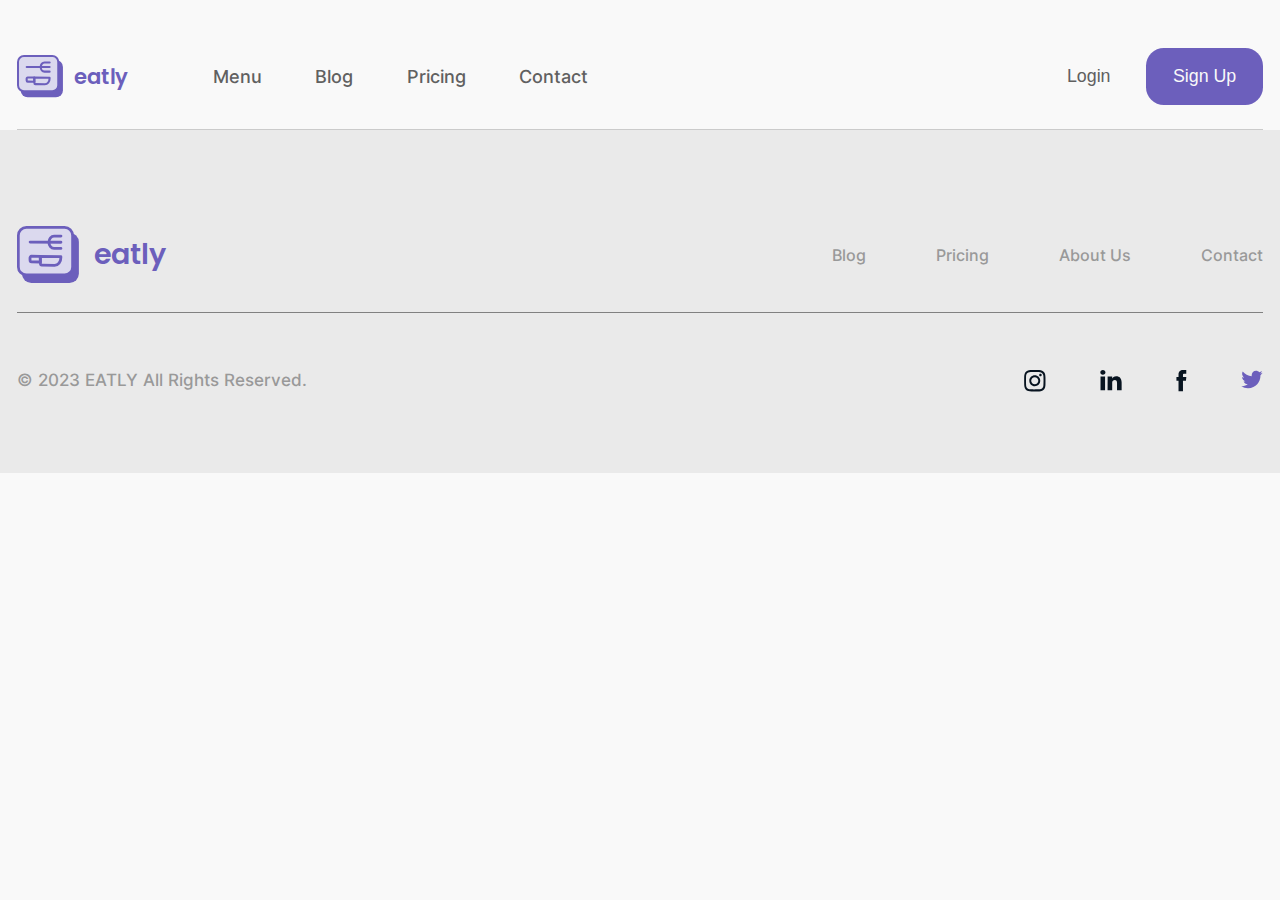
==== index.html @ 42ac18b2 "project init; add: components: header, footer; components-styles" ====
<!DOCTYPE html>
<html lang="en">

<head>
    <meta charset="UTF-8">
    <meta name="viewport" content="width=device-width, initial-scale=1.0">
    <link rel="stylesheet" href="styles/style.css">
    <title>Document</title>
    <script src="js/index.js"></script>
</head>

<body>
    <div w3-include-html="components/header.html"></div>
    <div w3-include-html="components/footer.html"></div>
    <script>
        includeHTML();
    </script>
</body>

</html>
---- styles/style.css ----
@import url(reset.css);
@import url(base.css);
@import url(fonts.css);
@import url(components-styles/header.css);
@import url(components-styles/footer.css);
@import url(page-styles/main-page.css);
@import url(page-styles/menu-page.css);
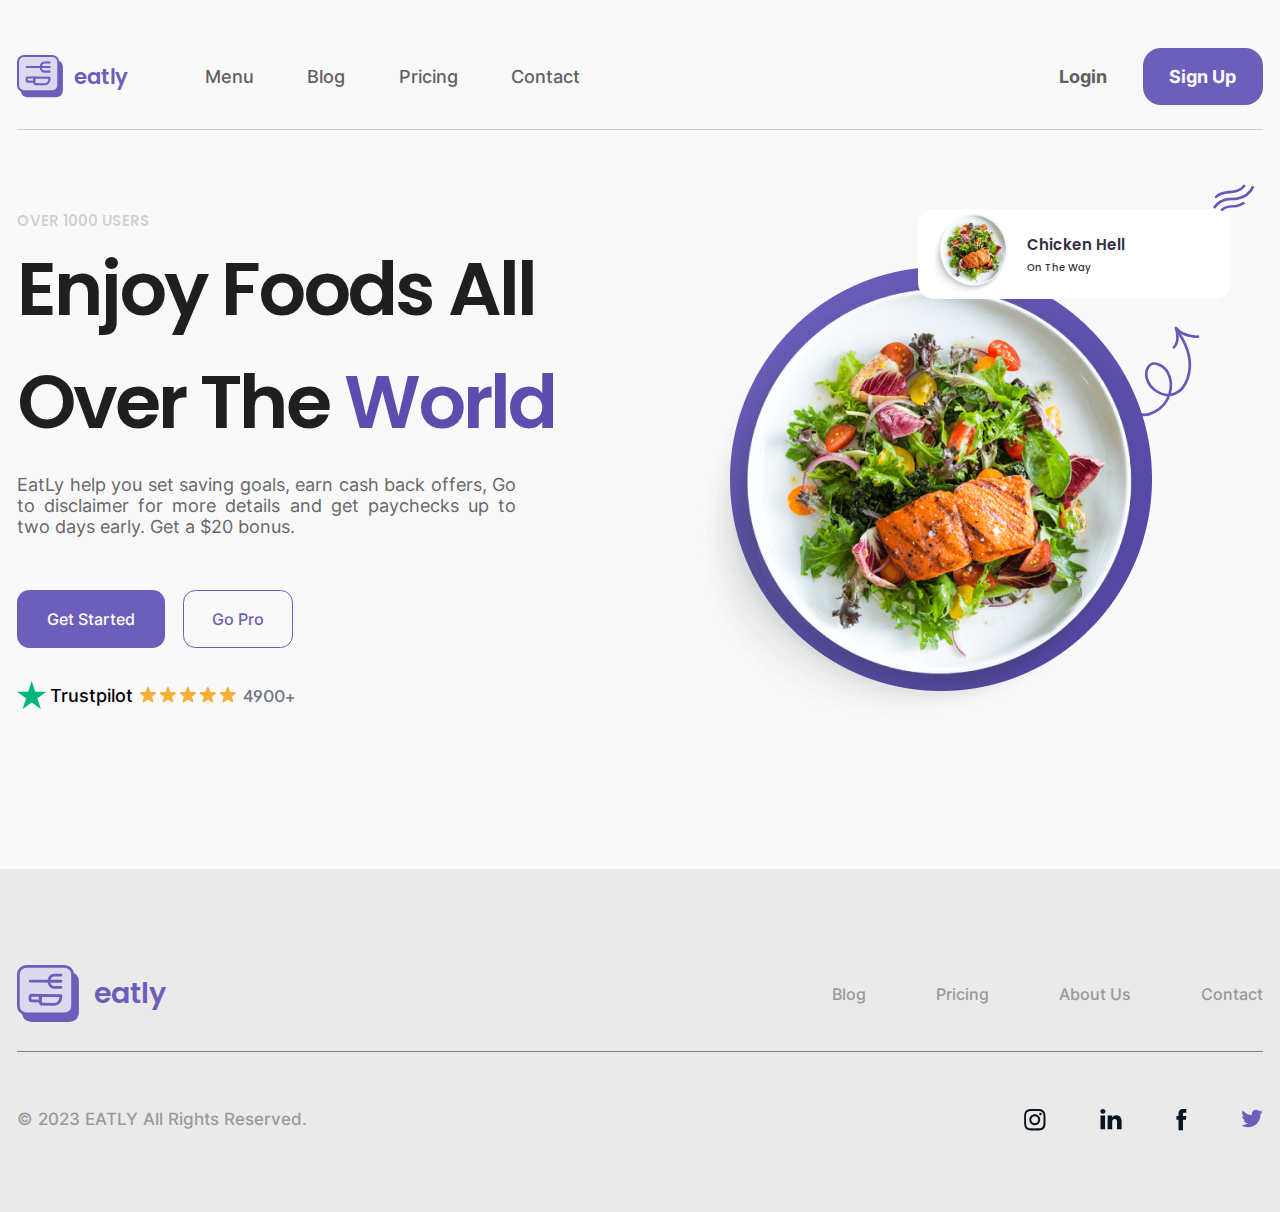
==== commit cc56e1b8: "add: menu-page; index.html: main-hero" ====
--- a/index.html
+++ b/index.html
@@ -11,6 +11,62 @@
 
 <body>
     <div w3-include-html="components/header.html"></div>
+    <main class="main">
+        <img src="assets/images/mh-waves.svg" alt="" class="mh-waves">
+        <section class="main-hero">
+            <div class="container main-hero-container">
+                <div class="mh-info">
+                    <p class="mh-span">
+                        OVER 1000 USERS
+                    </p>
+                    <h1 class="mh-phrase">
+                        Enjoy Foods All <br>
+                        Over The <span class="mh-highlighted">World</span>
+                    </h1>
+                    <p class="mh-option">
+                        EatLy help you set saving goals, earn cash back offers, Go to disclaimer for more details and
+                        get paychecks up to two days early. Get a $20 bonus.
+                    </p>
+                    <div class="mh-buttons">
+                        <button class="mh-button__primary">
+                            Get Started
+                        </button>
+                        <button class="mh-button__secondary">
+                            Go Pro
+                        </button>
+                    </div>
+                    <div class="mh-feedback">
+                        <div class="mh-feedback__brand">
+                            <img src="assets/images/star.svg" alt="" class="mh-feedback__brand-logo">
+                            <p class="mh-feedback__brand-name">
+                                Trustpilot
+                            </p>
+                        </div>
+                        <img src="assets/images/mh-feedback-stars.svg" alt="" class="mh-feedback__stars">
+                        <span class="mh-feedback__count">
+                            4900+
+                        </span>
+                    </div>
+                </div>
+                <div class="mh-photo">
+                    <div class="mh-photo__dish">
+                        <img src="assets/images/ph-photo-dish.png" alt="" class="mh-photo__dish-image">
+                        <div class="mh-photo__dish-text">
+                            <p class="mh-photo__dish-name">
+                                Chicken Hell
+                            </p>
+                            <span>
+                                On The Way
+                            </span>
+                        </div>
+                    </div>
+                    <img src="assets/images/plate.png" alt="" class="mh-plate">
+                    <img src="assets/images/mh-eclipse.png" alt="" class="mh-eclipse">
+                    <img src="assets/images/mh-arrow.svg" alt="" class="mh-arrow">
+                </div>
+            </div>
+        </section>
+    </main>
     <div w3-include-html="components/footer.html"></div>
     <script>
         includeHTML();
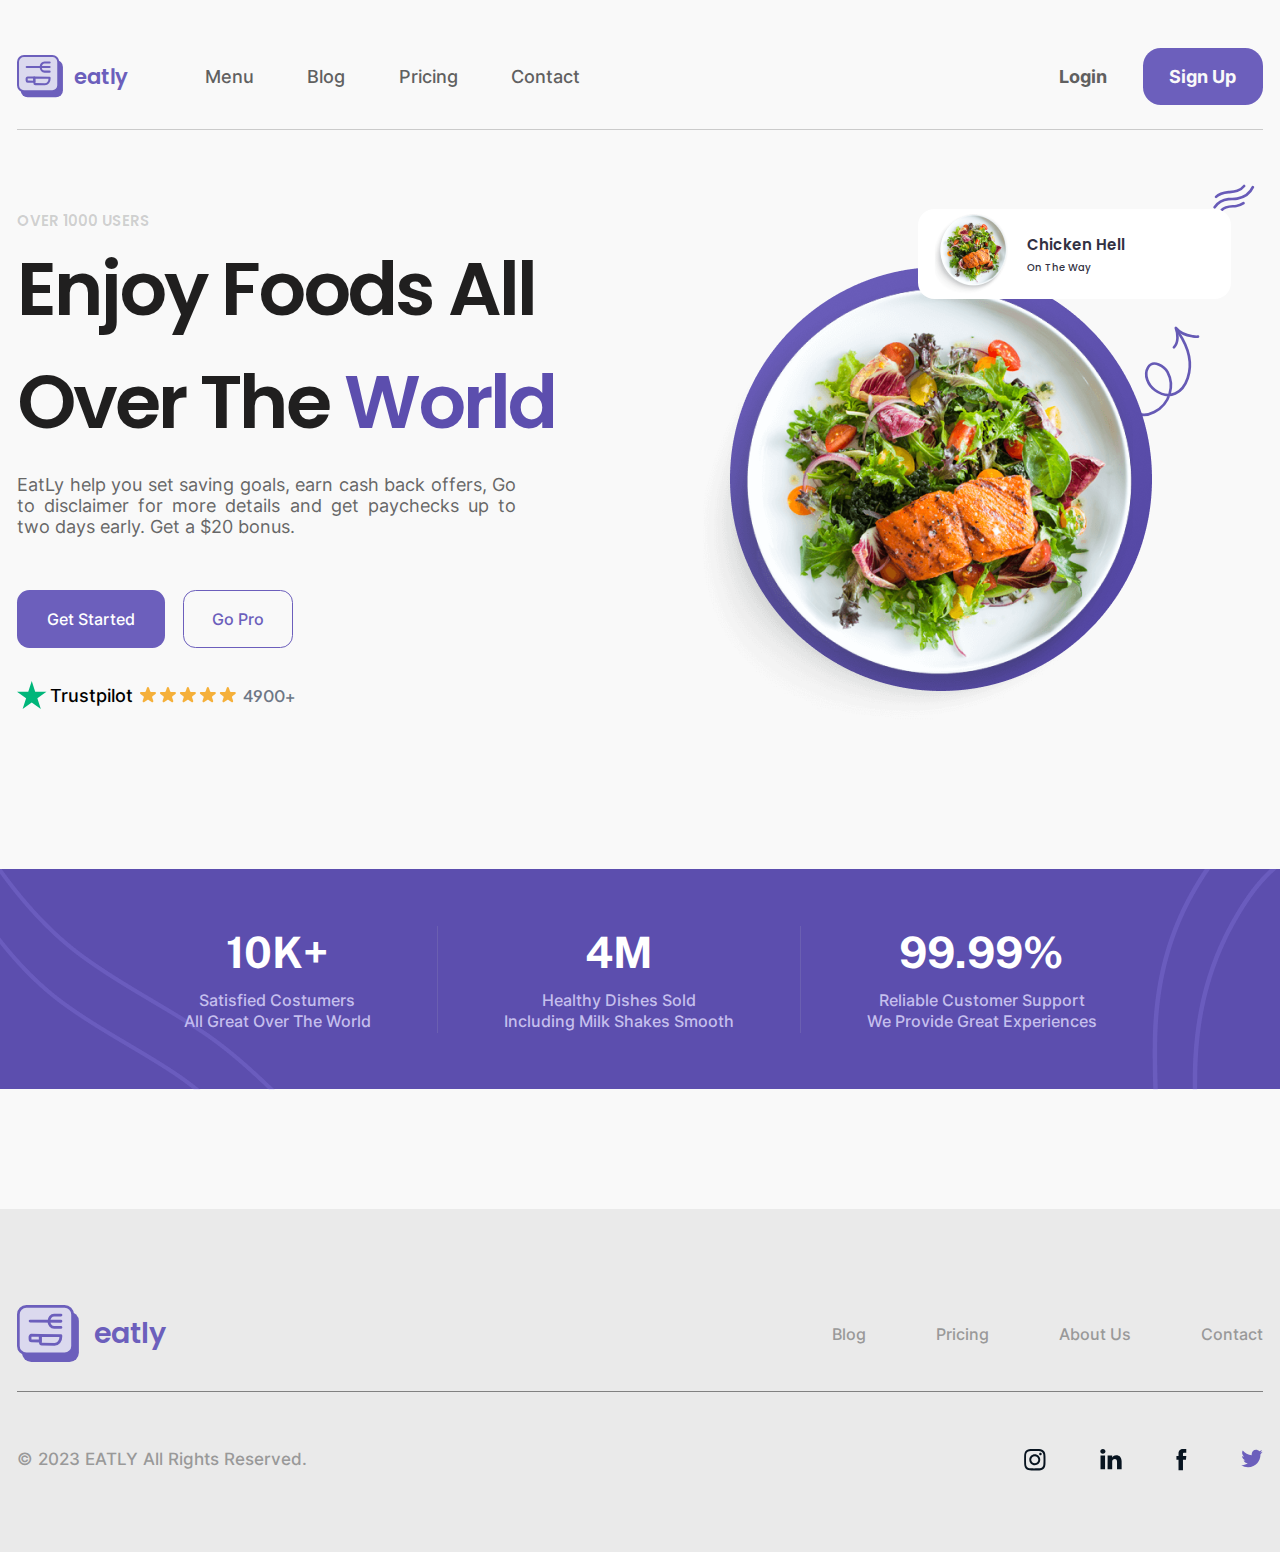
==== commit 42c55d4b: "project init; add: components: header, footer; components-styles" ====
--- a/index.html
+++ b/index.html
@@ -10,7 +10,7 @@
 </head>
 
 <body>
-    <div w3-include-html="components/header.html"></div>
+    <header class="header"><div w3-include-html="components/header.html"></div></header>
     <main class="main">
         <img src="assets/images/mh-waves.svg" alt="" class="mh-waves">
         <section class="main-hero">
@@ -66,8 +66,43 @@
                 </div>
             </div>
         </section>
+        <section class="features">
+            <img src="assets/images/features-wave-1.png" alt="" class="features-wave">
+            <img src="assets/images/features-wave-2.png" alt="" class="features-wave">
+            <img src="assets/images/features-wave-3.png" alt="" class="features-wave">
+            <img src="assets/images/features-wave-4.png" alt="" class="features-wave">
+            <ul class="features-content">
+                <li class="features-cell">
+                    <h2 class="features-heading">
+                        10K+
+                    </h2>
+                    <p class="features-info">
+                        Satisfied Costumers <br>
+                        All Great Over The World
+                    </p>
+                </li>
+                <li class="features-cell">
+                    <h2 class="features-heading">
+                        4M
+                    </h2>
+                    <p class="features-info">
+                        Healthy Dishes Sold <br>
+                        Including Milk Shakes Smooth
+                    </p>
+                </li>
+                <li class="features-cell">
+                    <h2 class="features-heading">
+                        99.99%
+                    </h2>
+                    <p class="features-info">
+                        Reliable Customer Support <br>
+                        We Provide Great Experiences
+                    </p>
+                </li>
+            </ul>
+        </section>
     </main>
-    <div w3-include-html="components/footer.html"></div>
+    <footer class="footer"><div w3-include-html="components/footer.html"></div></footer>
     <script>
         includeHTML();
     </script>
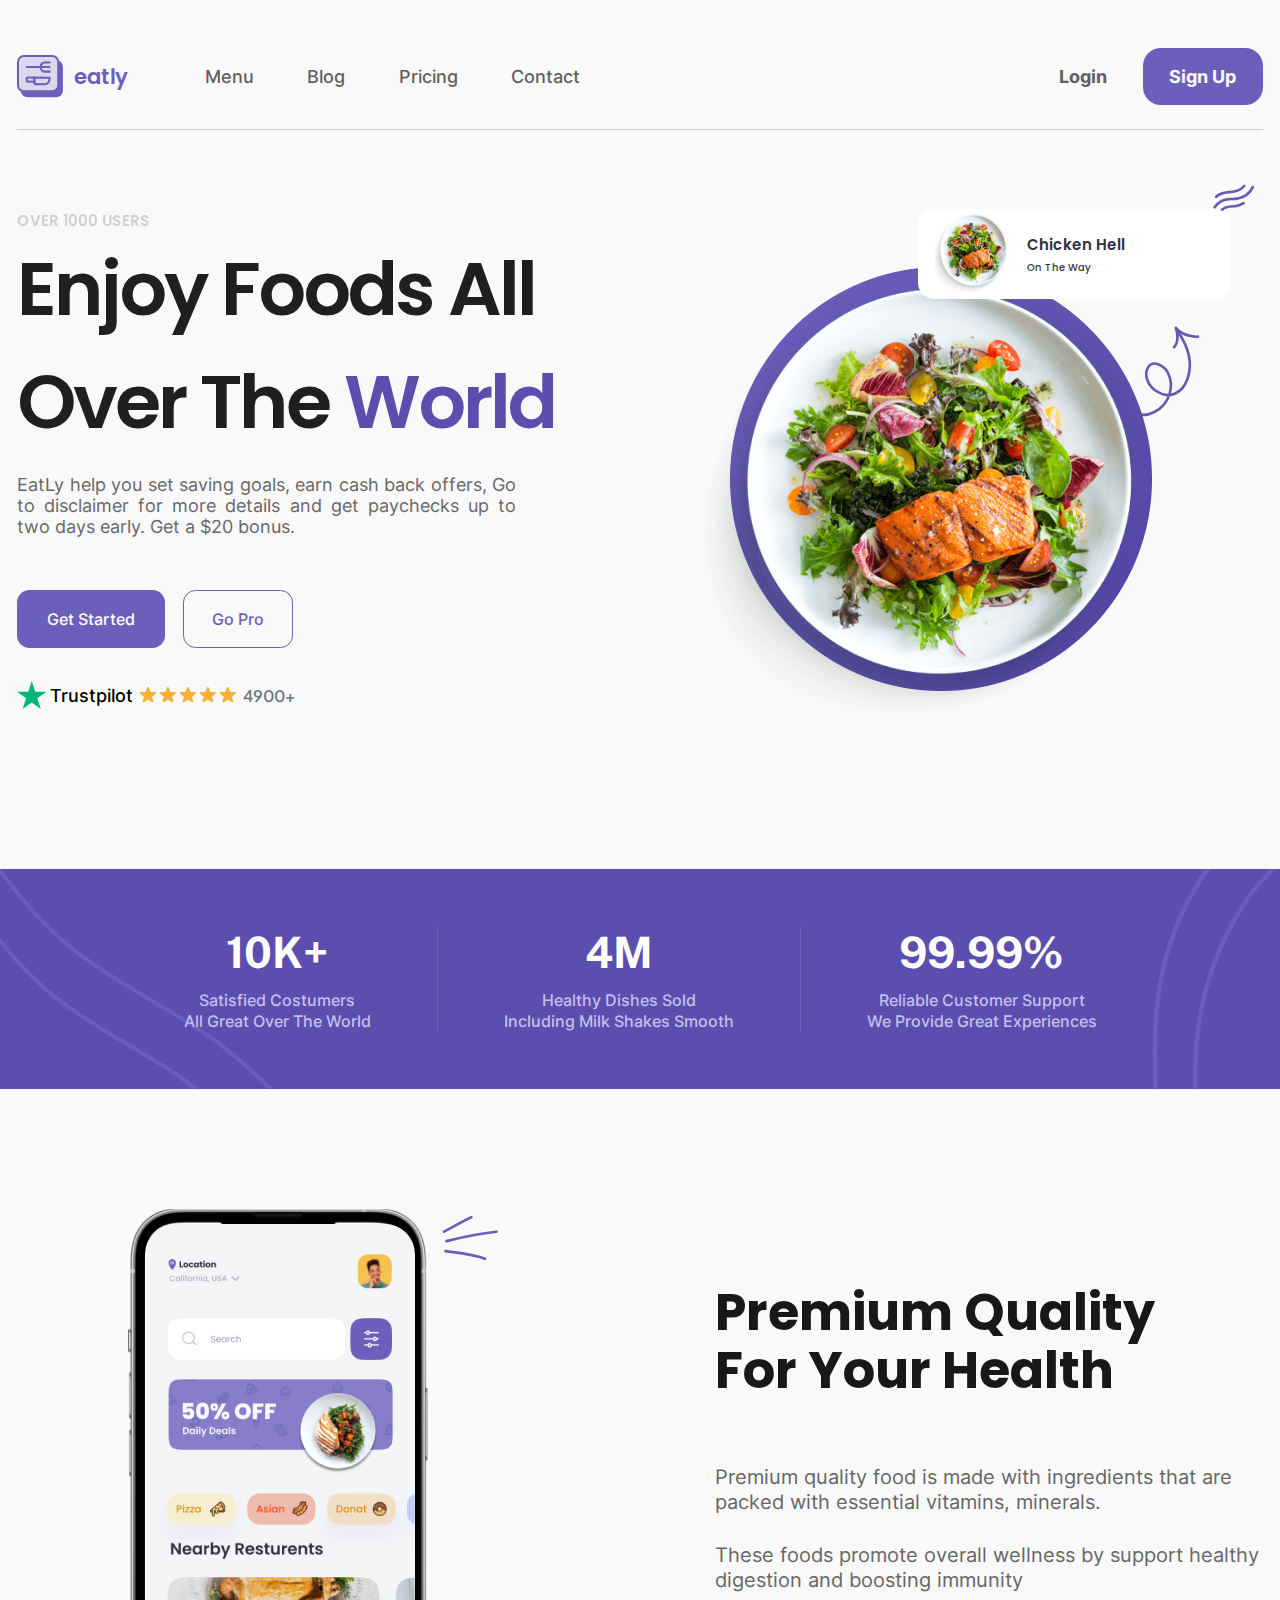
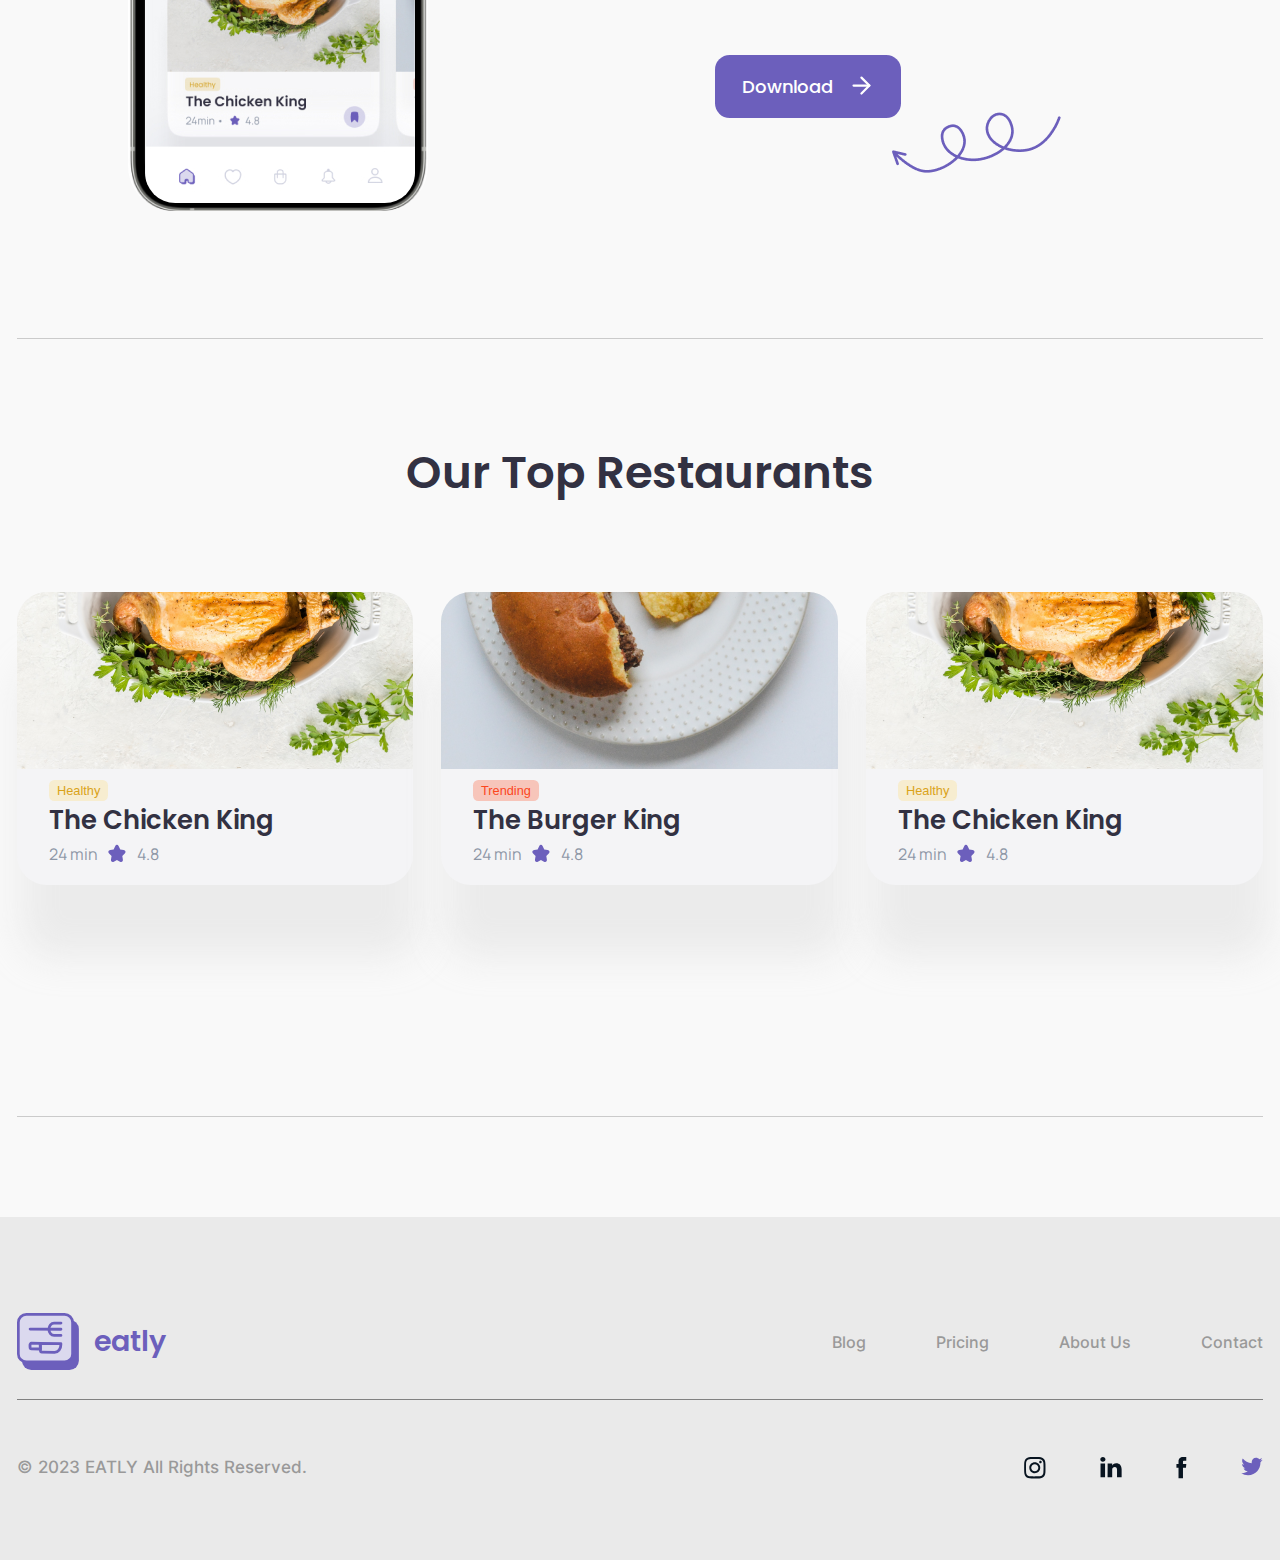
==== commit 66c47b02: "add: features-section; app-section" ====
--- a/index.html
+++ b/index.html
@@ -101,6 +101,96 @@
                 </li>
             </ul>
         </section>
+        <section class="app">
+            <div class="container app-container">
+                <div class="app-phone">
+                    <img class="phone-img" src="assets/images/iPhone 13pm.jpg" alt="">
+                    <img src="assets/images/Screenshot.jpg" alt="" class="screenshot-img">
+                    <img src="assets/images/phone-particulars.svg" alt="" class="phone-particules">
+                </div>
+                <div class="app-info">
+                    <h2 class="app-heading">
+                        Premium Quality <br> For Your Health
+                    </h2> 
+                    <ul class="app-list">
+                        <li class="app-list__phrase">
+                            Premium quality food is made with ingredients that are packed with essential vitamins, minerals.
+                        </li>
+                        <li class="app-list__phrase">
+                            These foods promote overall wellness by support healthy digestion and boosting immunity
+                        </li>
+                    </ul>
+                    <button class="app-button">
+                        <p>Download</p>
+                        <img src="assets/images/app-button-arrow.svg" alt="">
+                        <img src="assets/images/app-button-vector.png" alt="" class="app-vector">
+                    </button>
+                </div>
+            </div>
+        </section>
+        <section class="restaurant">
+            <div class="container restaurant-container">
+                <h2 class="restaurant-heading">
+                    Our Top Restaurants
+                </h2>
+                <div class="restaurant-info">
+                    <div class="restaurant-cell">
+                        <img class="restaurant-img" src="assets/images/restaurant-image1.png" alt="">
+                        <div class="restraunt-cell__container">
+                            <p class="restraunt-status healthy-status">Healthy</p>
+                            <h3 class="restraunt-cell__name">
+                                The Chicken King
+                            </h3>
+                            <div class="restraunt-cell__info">
+                                <p>
+                                    24 min
+                                </p>
+                                <img src="assets/images/cell-star.svg" alt="">
+                                <p>
+                                    4.8
+                                </p>
+                            </div>
+                        </div>
+                    </div>
+                    <div class="restaurant-cell">
+                        <img class="restaurant-img" src="assets/images/restaurant-image2.png" alt="">
+                        <div class="restraunt-cell__container">
+                            <p class="restraunt-status trending-status">Trending</p>
+                            <h3 class="restraunt-cell__name">
+                                The Burger King
+                            </h3>
+                            <div class="restraunt-cell__info">
+                                <p>
+                                    24 min
+                                </p>
+                                <img src="assets/images/cell-star.svg" alt="">
+                                <p>
+                                    4.8
+                                </p>
+                            </div>
+                        </div>
+                    </div>
+                    <div class="restaurant-cell">
+                        <img class="restaurant-img" src="assets/images/restaurant-image3.png" alt="">
+                        <div class="restraunt-cell__container">
+                            <p class="restraunt-status healthy-status">Healthy</p>
+                            <h3 class="restraunt-cell__name">
+                                The Chicken King
+                            </h3>
+                            <div class="restraunt-cell__info">
+                                <p>
+                                    24 min
+                                </p>
+                                <img src="assets/images/cell-star.svg" alt="">
+                                <p>
+                                    4.8
+                                </p>
+                            </div>
+                        </div>
+                    </div>
+                </div>
+            </div>
+        </section>
     </main>
     <footer class="footer"><div w3-include-html="components/footer.html"></div></footer>
     <script>
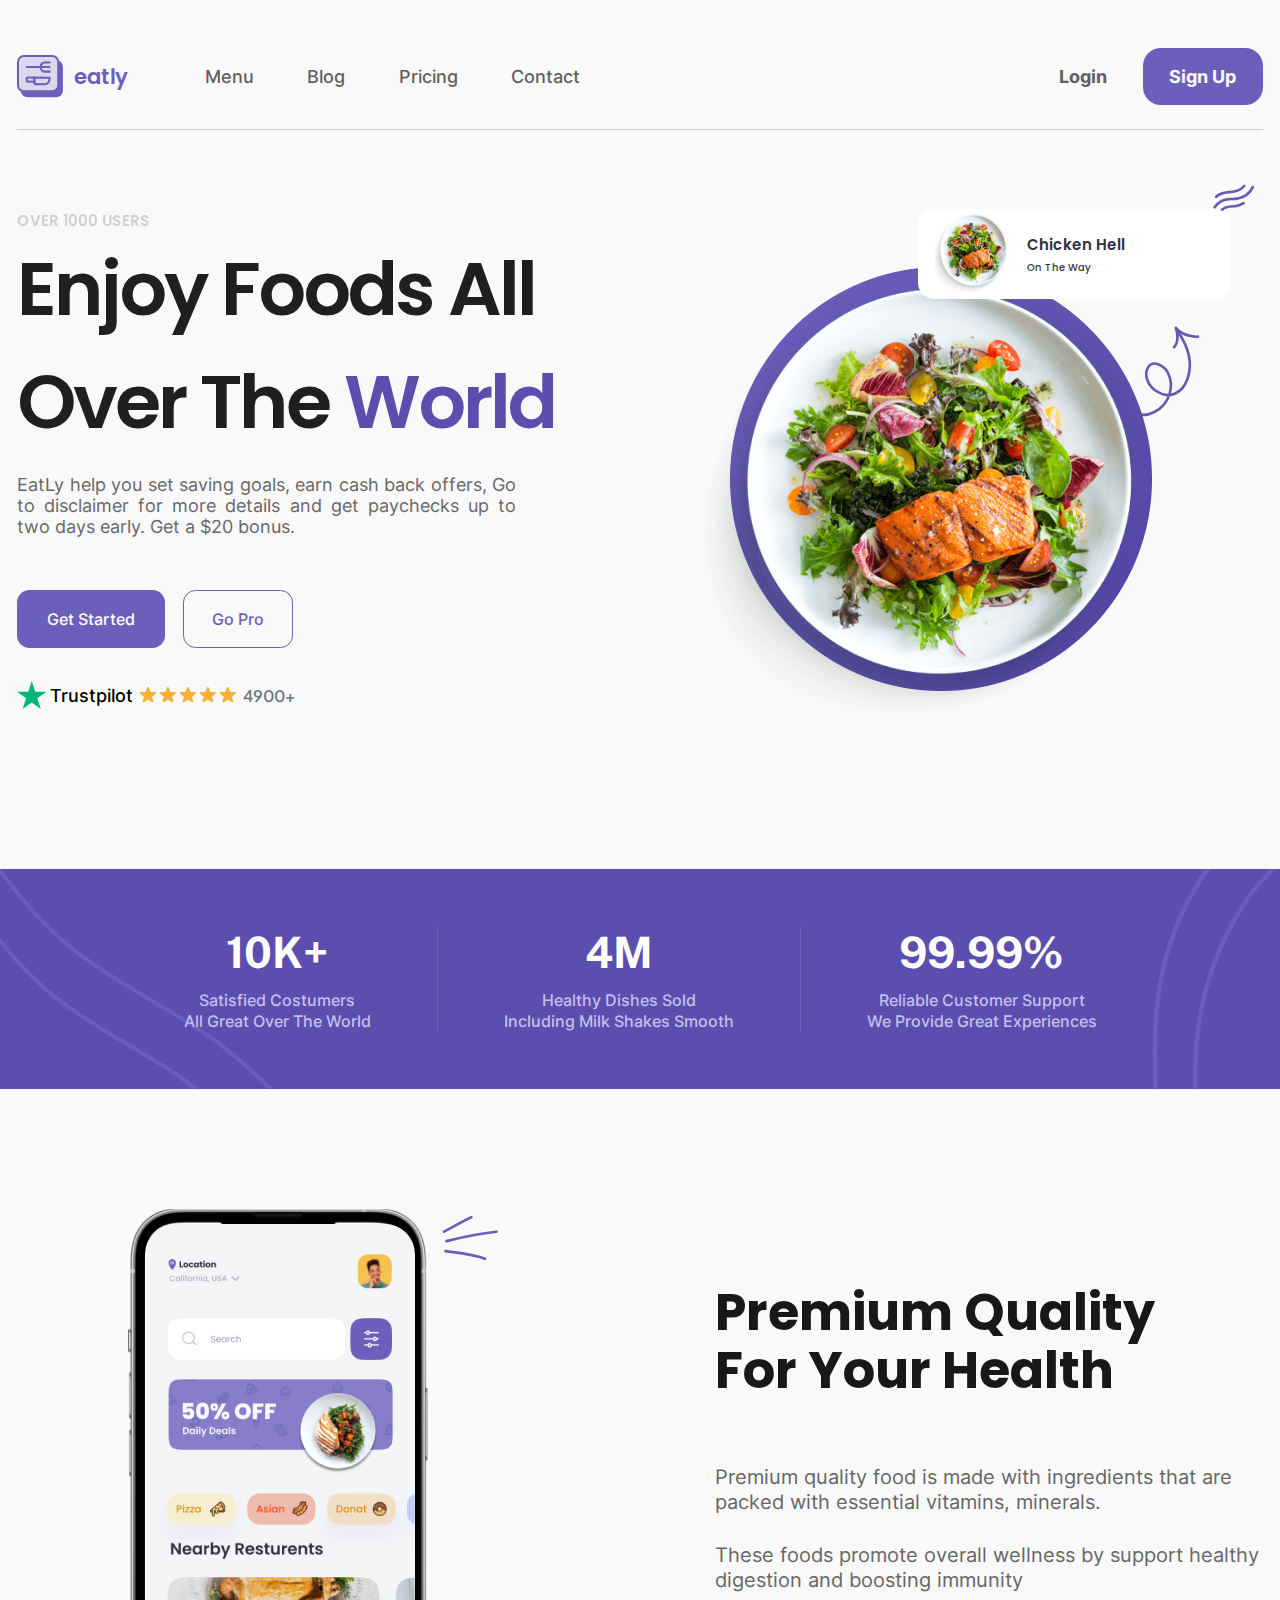
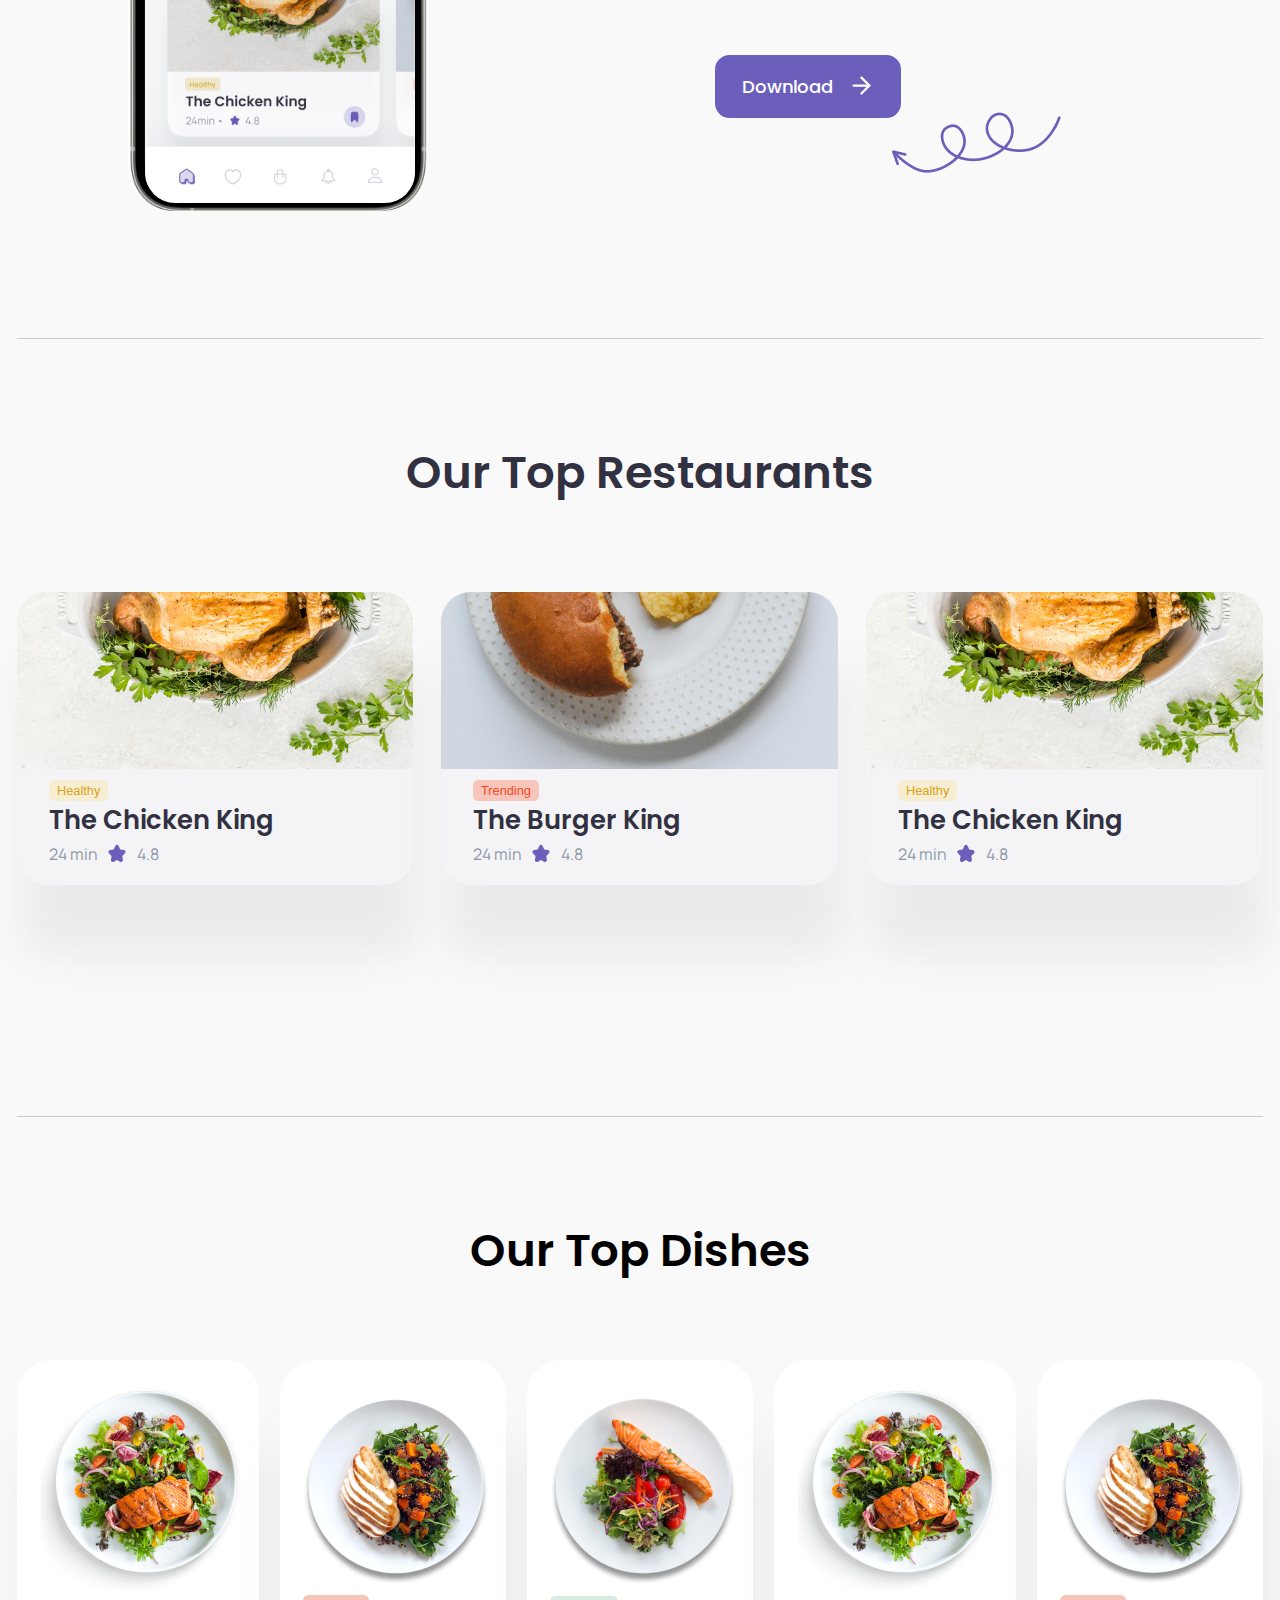
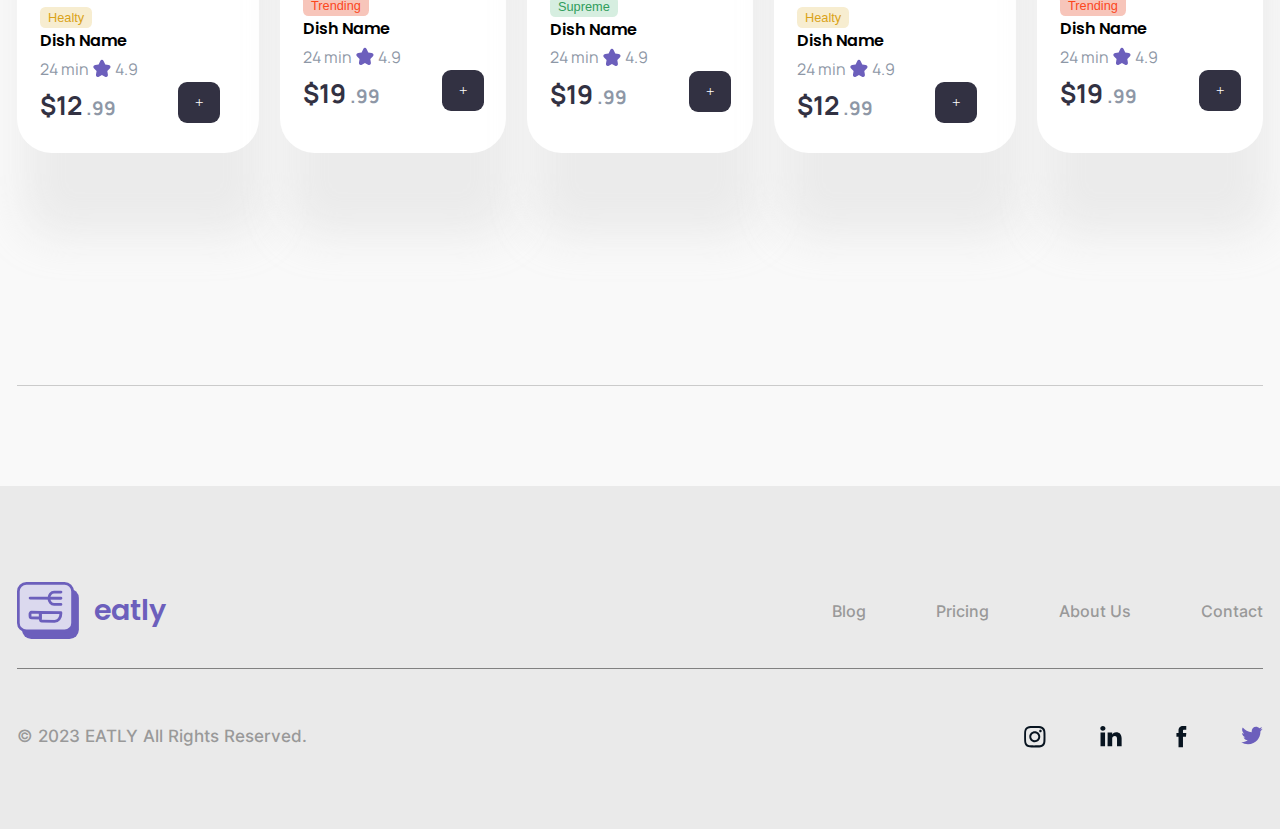
==== commit ca451307: "add: dish-section" ====
--- a/index.html
+++ b/index.html
@@ -137,7 +137,7 @@
                     <div class="restaurant-cell">
                         <img class="restaurant-img" src="assets/images/restaurant-image1.png" alt="">
                         <div class="restraunt-cell__container">
-                            <p class="restraunt-status healthy-status">Healthy</p>
+                            <p class="status healthy-status">Healthy</p>
                             <h3 class="restraunt-cell__name">
                                 The Chicken King
                             </h3>
@@ -155,7 +155,7 @@
                     <div class="restaurant-cell">
                         <img class="restaurant-img" src="assets/images/restaurant-image2.png" alt="">
                         <div class="restraunt-cell__container">
-                            <p class="restraunt-status trending-status">Trending</p>
+                            <p class="status trending-status">Trending</p>
                             <h3 class="restraunt-cell__name">
                                 The Burger King
                             </h3>
@@ -173,7 +173,7 @@
                     <div class="restaurant-cell">
                         <img class="restaurant-img" src="assets/images/restaurant-image3.png" alt="">
                         <div class="restraunt-cell__container">
-                            <p class="restraunt-status healthy-status">Healthy</p>
+                            <p class="status healthy-status">Healthy</p>
                             <h3 class="restraunt-cell__name">
                                 The Chicken King
                             </h3>
@@ -186,6 +186,135 @@
                                     4.8
                                 </p>
                             </div>
+                        </div>
+                    </div>
+                </div>
+            </div>
+        </section>
+        <section class="dishes">
+            <div class="dishes-container container">
+                <h2 class="dishes-heading">
+                    Our Top Dishes
+                </h2>
+                <div class="dishes-main">
+                    <div class="dishes-cell">
+                        <img src="assets/images/dish-cell__png1.png" alt="">
+                        <span class="status healthy-status">
+                            Healty    
+                        </span>
+                        <h3 class="dishes-cell__heading">
+                            Dish Name
+                        </h3>
+                        <div class="dishes-cell__rating">
+                            <p>24 min</p>
+                            <img src="assets/images/cell-star.svg" alt="">
+                            <p>4.9</p>
+                        </div>
+                        <div class="dishes-cell__bottom">
+                            <p class="dishes-cell__price">
+                                $12<span class="dishes-cell__smallprice">
+                                    .99
+                                </span>
+                            </p>
+                            <button class="dishes-cell__add-button">
+                                +
+                            </button>
+                        </div>
+                    </div>
+                    <div class="dishes-cell">
+                        <img src="assets/images/dish-cell__png2.png" alt="">
+                        <span class="status trending-status">
+                            Trending
+                        </span>
+                        <h3 class="dishes-cell__heading">
+                            Dish Name
+                        </h3>
+                        <div class="dishes-cell__rating">
+                            <p>24 min</p>
+                            <img src="assets/images/cell-star.svg" alt="">
+                            <p>4.9</p>
+                        </div>
+                        <div class="dishes-cell__bottom">
+                            <p class="dishes-cell__price">
+                                $19<span class="dishes-cell__smallprice">
+                                    .99
+                                </span>
+                            </p>
+                            <button class="dishes-cell__add-button">
+                                +
+                            </button>
+                        </div>
+                    </div>
+                    <div class="dishes-cell">
+                        <img src="assets/images/dish-cell__png3.png" alt="">
+                        <span class="status supreme-status">
+                            Supreme
+                        </span>
+                        <h3 class="dishes-cell__heading">
+                            Dish Name
+                        </h3>
+                        <div class="dishes-cell__rating">
+                            <p>24 min</p>
+                            <img src="assets/images/cell-star.svg" alt="">
+                            <p>4.9</p>
+                        </div>
+                        <div class="dishes-cell__bottom">
+                            <p class="dishes-cell__price">
+                                $19<span class="dishes-cell__smallprice">
+                                    .99
+                                </span>
+                            </p>
+                            <button class="dishes-cell__add-button">
+                                +
+                            </button>
+                        </div>
+                    </div>
+                    <div class="dishes-cell">
+                        <img src="assets/images/dish-cell__png4.png" alt="">
+                        <span class="status healthy-status">
+                            Healty
+                        </span>
+                        <h3 class="dishes-cell__heading">
+                            Dish Name
+                        </h3>
+                        <div class="dishes-cell__rating">
+                            <p>24 min</p>
+                            <img src="assets/images/cell-star.svg" alt="">
+                            <p>4.9</p>
+                        </div>
+                        <div class="dishes-cell__bottom">
+                            <p class="dishes-cell__price">
+                                $12<span class="dishes-cell__smallprice">
+                                    .99
+                                </span>
+                            </p>
+                            <button class="dishes-cell__add-button">
+                                +
+                            </button>
+                        </div>
+                    </div>
+                    <div class="dishes-cell">
+                        <img src="assets/images/dish-cell__png5.png" alt="">
+                        <span class="status trending-status">
+                            Trending
+                        </span>
+                        <h3 class="dishes-cell__heading">
+                            Dish Name
+                        </h3>
+                        <div class="dishes-cell__rating">
+                            <p>24 min</p>
+                            <img src="assets/images/cell-star.svg" alt="">
+                            <p>4.9</p>
+                        </div>
+                        <div class="dishes-cell__bottom">
+                            <p class="dishes-cell__price">
+                                $19<span class="dishes-cell__smallprice">
+                                    .99
+                                </span>
+                            </p>
+                            <button class="dishes-cell__add-button">
+                                +
+                            </button>
                         </div>
                     </div>
                 </div>
